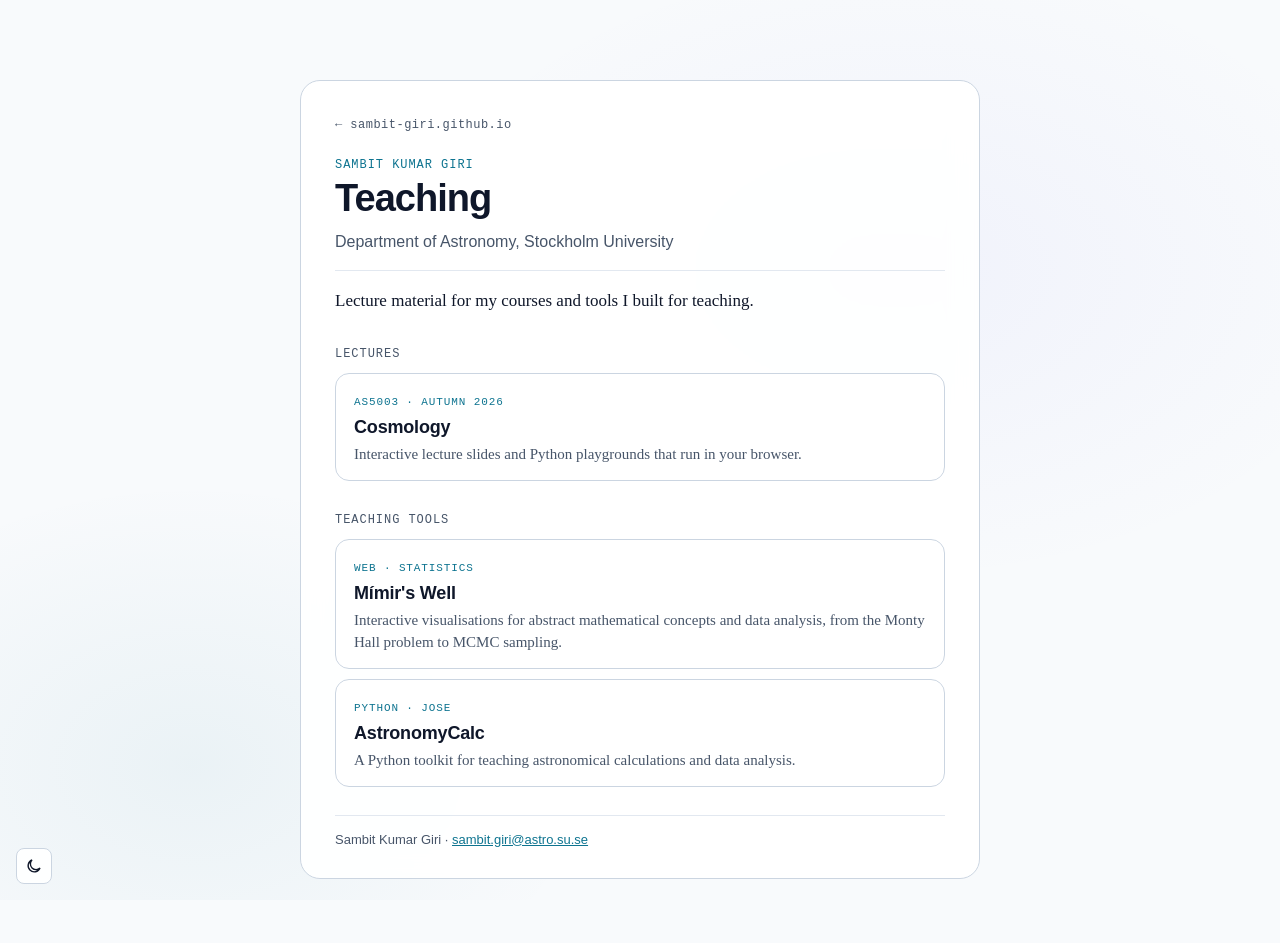
==== index.html @ 088877b7 "Add teaching site with Lecture 1 of Cosmology HT26 - Landing page and the AS5003 course page (look s" ====
<!DOCTYPE html>
<html lang="en-GB">
<head>
<meta charset="utf-8">
<meta name="viewport" content="width=device-width, initial-scale=1">
<title>Teaching · Sambit Kumar Giri</title>
<meta name="description" content="Lecture material and teaching tools by Sambit Kumar Giri, Department of Astronomy, Stockholm University.">
<script src="assets/theme.js"></script>
<link rel="stylesheet" href="assets/tokens.css">
<link rel="stylesheet" href="assets/site.css">
</head>
<body>
<main>
  <a class="back" href="https://sambit-giri.github.io/">&larr; sambit-giri.github.io</a>
  <p class="kicker">Sambit Kumar Giri</p>
  <h1>Teaching</h1>
  <p class="meta">Department of Astronomy, Stockholm University</p>
  <div class="about">
    <p>Lecture material for my courses and tools I built for teaching.</p>
  </div>

  <h2>Lectures</h2>
  <ul class="cards">
    <li>
      <a class="card" href="Cosmology_HT2026_AS5003/">
        <span class="num">AS5003 · Autumn 2026</span>
        <span class="name">Cosmology</span>
        <span class="desc">Interactive lecture slides and Python playgrounds that run in your browser.</span>
      </a>
    </li>
  </ul>

  <h2>Teaching tools</h2>
  <ul class="cards">
    <li>
      <a class="card" href="https://sambit-giri.github.io/mimirs-well">
        <span class="num">Web · Statistics</span>
        <span class="name">Mímir's Well</span>
        <span class="desc">Interactive visualisations for abstract mathematical concepts and data analysis,
          from the Monty Hall problem to MCMC sampling.</span>
      </a>
    </li>
    <li>
      <a class="card" href="https://github.com/sambit-giri/AstronomyCalc">
        <span class="num">Python · JOSE</span>
        <span class="name">AstronomyCalc</span>
        <span class="desc">A Python toolkit for teaching astronomical calculations and data analysis.</span>
      </a>
    </li>
  </ul>

  <footer>Sambit Kumar Giri · <a href="mailto:sambit.giri@astro.su.se">sambit.giri@astro.su.se</a></footer>
</main>
</body>
</html>
---- assets/tokens.css ----
/* Colour and font tokens shared by every page in the repo (sambit-giri.github.io look: slate + cyan).
   Dark by default; theme.js sets data-theme="light" on <html> to switch. */

:root {
  --bg: #0b1120;
  --glow-a: rgba(34, 211, 238, 0.10);
  --glow-b: rgba(129, 140, 248, 0.12);
  --ink: #e2e8f0;
  --ink-soft: #94a3b8;
  --panel: rgba(15, 23, 42, 0.72);
  --card: rgba(255, 255, 255, 0.04);
  --edge: rgba(148, 163, 184, 0.18);
  --line: rgba(148, 163, 184, 0.14);
  --accent: #22d3ee;
  --accent-soft: rgba(34, 211, 238, 0.12);
  --stars: 0.55;
  --grid: rgba(148, 163, 184, 0.18);
  /* data colours for figures */
  --hot: #fb923c;
  --cool: #60a5fa;
  --good: #4ade80;
  --gold: #facc15;
  --violet: #a78bfa;
  --pink: #f472b6;
  --f-ui: -apple-system, BlinkMacSystemFont, "Segoe UI", Roboto, Helvetica, Arial, sans-serif;
  --f-mono: Menlo, Monaco, Consolas, "Liberation Mono", monospace;
  /* as on sambit-giri.github.io: sans for headings and controls, serif for prose, mono for labels */
  --f-serif: Charter, "Bitstream Charter", Georgia, serif;
  color-scheme: dark;
}
:root[data-theme="light"] {
  --bg: #f8fafc;
  --glow-a: rgba(14, 116, 144, 0.06);
  --glow-b: rgba(99, 102, 241, 0.05);
  --ink: #0f172a;
  --ink-soft: #475569;
  --panel: rgba(255, 255, 255, 0.92);
  --card: #ffffff;
  --edge: #cbd5e1;
  --line: #e2e8f0;
  --accent: #0e7490;
  --accent-soft: rgba(14, 116, 144, 0.08);
  --stars: 0;
  --grid: rgba(15, 23, 42, 0.10);
  --hot: #c2410c;
  --cool: #1d4ed8;
  --good: #15803d;
  --gold: #a16207;
  --violet: #6d28d9;
  --pink: #be185d;
  color-scheme: light;
}
---- assets/site.css ----
/* Style for the hand-written pages: the landing page, course lecture lists, reference pages.
   Colours and fonts come from tokens.css. */

*, *::before, *::after { box-sizing: border-box; }

body {
  margin: 0;
  min-height: 100vh;
  padding: 5rem 16px 4rem;
  color: var(--ink);
  background-color: var(--bg);
  background-image:
    radial-gradient(55% 50% at 70% 30%, var(--glow-b), transparent 70%),
    radial-gradient(45% 45% at 15% 85%, var(--glow-a), transparent 70%);
  background-attachment: fixed;
  font: 400 16px/1.55 var(--f-ui);
  -webkit-font-smoothing: antialiased;
}
/* faint star field, dark mode only */
body::before {
  content: "";
  position: fixed;
  inset: 0;
  pointer-events: none;
  opacity: var(--stars);
  background-image:
    radial-gradient(1px 1px at 8% 14%, #fff 50%, transparent 51%),
    radial-gradient(1px 1px at 23% 61%, #fff 50%, transparent 51%),
    radial-gradient(1.5px 1.5px at 37% 27%, #fff 50%, transparent 51%),
    radial-gradient(1px 1px at 51% 83%, #fff 50%, transparent 51%),
    radial-gradient(1px 1px at 64% 9%, #fff 50%, transparent 51%),
    radial-gradient(1.5px 1.5px at 72% 52%, #fff 50%, transparent 51%),
    radial-gradient(1px 1px at 84% 77%, #fff 50%, transparent 51%),
    radial-gradient(1px 1px at 93% 31%, #fff 50%, transparent 51%),
    radial-gradient(1px 1px at 3% 92%, #fff 50%, transparent 51%),
    radial-gradient(1.5px 1.5px at 43% 96%, #fff 50%, transparent 51%);
}

main {
  position: relative;
  max-width: 680px;
  margin: 0 auto;
  padding: 30px 34px 28px;
  background: var(--panel);
  border: 1px solid var(--edge);
  border-radius: 20px;
  -webkit-backdrop-filter: blur(14px);
  backdrop-filter: blur(14px);
}

a { color: var(--accent); }
a:focus-visible, button:focus-visible { outline: 2px solid var(--accent); outline-offset: 2px; }

.back {
  font: 400 12px var(--f-mono);
  letter-spacing: 0.04em;
  color: var(--ink-soft);
  text-decoration: none;
}
.back:hover { color: var(--accent); }

.kicker {
  margin: 22px 0 6px;
  font: 500 12px var(--f-mono);
  letter-spacing: 0.08em;
  text-transform: uppercase;
  color: var(--accent);
}
h1 {
  margin: 0 0 10px;
  font-size: 38px;
  line-height: 1.1;
  font-weight: 800;
  letter-spacing: -0.025em;
  text-wrap: balance;
}
.meta { margin: 0; color: var(--ink-soft); }
.meta strong { color: var(--ink); font-weight: 500; }
.about {
  margin: 16px 0 0;
  padding-top: 16px;
  border-top: 1px solid var(--line);
}
.about p { margin: 0 0 10px; font: 400 17px/1.625 var(--f-serif); }
.about p:last-child { margin-bottom: 0; }

h2 {
  margin: 32px 0 12px;
  font: 500 12px var(--f-mono);
  letter-spacing: 0.08em;
  text-transform: uppercase;
  color: var(--ink-soft);
}

ul.cards { list-style: none; margin: 0; padding: 0; display: grid; gap: 10px; }

.card {
  position: relative;
  display: block;
  padding: 14px 18px;
  background: var(--card);
  border: 1px solid var(--edge);
  border-radius: 14px;
  color: inherit;
  text-decoration: none;
  transition: border-color 0.15s ease, background-color 0.15s ease;
}
.card:hover, .card:focus-within { border-color: var(--accent); }
a.card:hover { background: var(--accent-soft); }

.num {
  font: 500 11px var(--f-mono);
  letter-spacing: 0.08em;
  text-transform: uppercase;
  color: var(--accent);
}
.name {
  display: block;
  margin-top: 3px;
  font-size: 18px;
  line-height: 1.3;
  font-weight: 700;
  letter-spacing: -0.01em;
}
.desc { display: block; margin-top: 4px; font: 400 15px/1.5 var(--f-serif); color: var(--ink-soft); }

/* a lecture card has several targets: the whole card opens the slides, the chips sit above it */
.card .name a { color: inherit; text-decoration: none; }
.card .name a::after { content: ""; position: absolute; inset: 0; border-radius: inherit; }
.links { position: relative; z-index: 1; display: flex; flex-wrap: wrap; gap: 6px; margin-top: 10px; }
.links a {
  padding: 3px 10px;
  font: 500 12px var(--f-mono);
  border: 1px solid var(--edge);
  border-radius: 999px;
  text-decoration: none;
  color: var(--ink-soft);
  background: var(--bg);
}
.links a:hover { color: var(--accent); border-color: var(--accent); }

kbd {
  padding: 0 5px;
  font: 500 12px var(--f-mono);
  border: 1px solid var(--edge);
  border-radius: 4px;
}

footer {
  margin-top: 28px;
  padding-top: 14px;
  border-top: 1px solid var(--line);
  font-size: 13px;
  color: var(--ink-soft);
}

#themeToggle {
  position: fixed;
  left: 16px;
  bottom: 16px;
  z-index: 10;
  width: 36px;
  height: 36px;
  display: grid;
  place-items: center;
  padding: 0;
  color: var(--ink);
  background: var(--panel);
  border: 1px solid var(--edge);
  border-radius: 8px;
  cursor: pointer;
}
#themeToggle:hover { border-color: var(--accent); }
#themeToggle svg { width: 18px; height: 18px; fill: none; stroke: currentColor; stroke-width: 1.8; stroke-linecap: round; }
:root[data-theme="light"] #themeToggle .sun, :root:not([data-theme="light"]) #themeToggle .moon { display: none; }

@media (max-width: 540px) {
  body { padding-top: 2rem; }
  main { padding: 22px 20px 20px; }
  h1 { font-size: 30px; }
}

/* Reference pages (e.g. notation): text and tables inside a .prose block */
main.wide { max-width: 820px; }
.prose p { margin: 0 0 12px; }
.table-wrap { overflow-x: auto; margin: 0 0 8px; }
.prose table {
  width: 100%;
  border-collapse: collapse;
  font-size: 15px;
}
.prose th, .prose td {
  padding: 8px 10px;
  text-align: left;
  vertical-align: top;
  border-bottom: 1px solid var(--line);
}
.prose th {
  font: 500 11px var(--f-mono);
  letter-spacing: 0.08em;
  text-transform: uppercase;
  color: var(--ink-soft);
  border-bottom-color: var(--edge);
}
.prose td:first-child { white-space: nowrap; }
.prose tbody tr:hover { background: var(--accent-soft); }
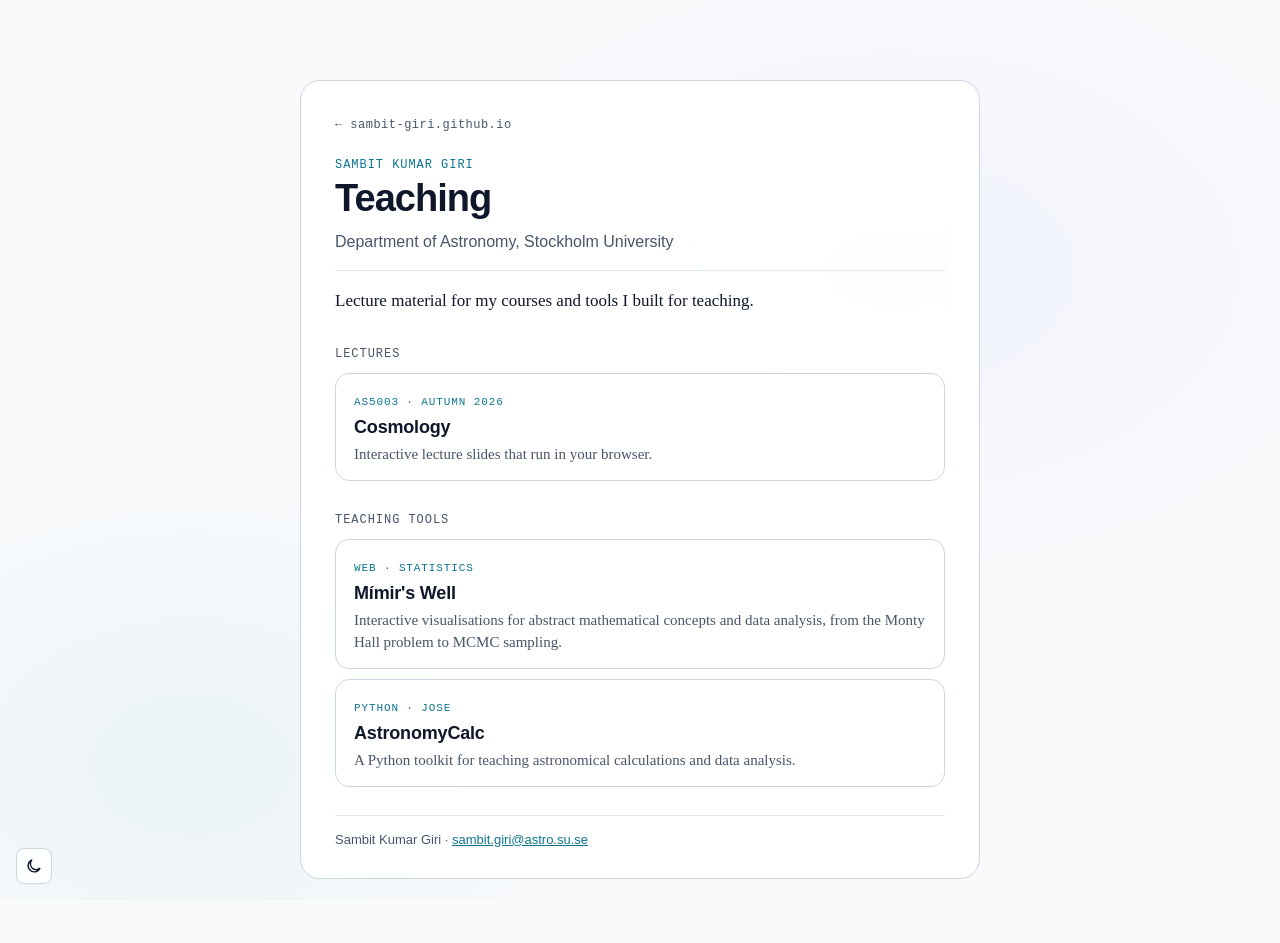
==== commit 51b98da0: "Lecture 2: measuring distances and velocities, cosmic expansion Reveal.js deck rebuilt from the 2022" ====
--- a/index.html
+++ b/index.html
@@ -25,7 +25,7 @@
       <a class="card" href="Cosmology_HT2026_AS5003/">
         <span class="num">AS5003 · Autumn 2026</span>
         <span class="name">Cosmology</span>
-        <span class="desc">Interactive lecture slides and Python playgrounds that run in your browser.</span>
+        <span class="desc">Interactive lecture slides that run in your browser.</span>
       </a>
     </li>
   </ul>
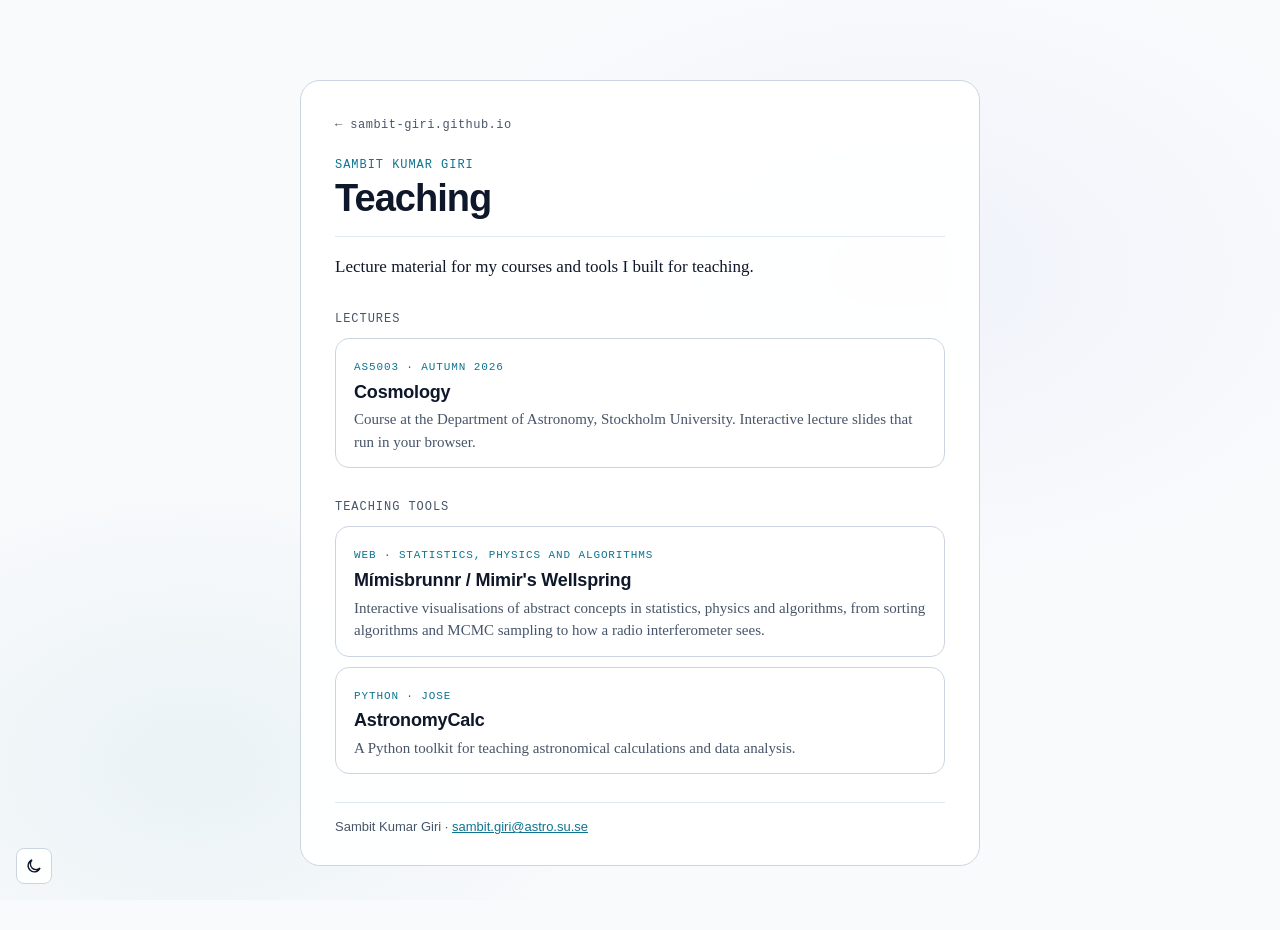
==== commit f3edd3f7: "Teaching page: SU affiliation on the course card, Mímisbrunnr rename Move "Department of Astronomy, " ====
--- a/index.html
+++ b/index.html
@@ -4,7 +4,7 @@
 <meta charset="utf-8">
 <meta name="viewport" content="width=device-width, initial-scale=1">
 <title>Teaching · Sambit Kumar Giri</title>
-<meta name="description" content="Lecture material and teaching tools by Sambit Kumar Giri, Department of Astronomy, Stockholm University.">
+<meta name="description" content="Lecture material and teaching tools by Sambit Kumar Giri.">
 <script src="assets/theme.js"></script>
 <link rel="stylesheet" href="assets/tokens.css">
 <link rel="stylesheet" href="assets/site.css">
@@ -14,7 +14,6 @@
   <a class="back" href="https://sambit-giri.github.io/">&larr; sambit-giri.github.io</a>
   <p class="kicker">Sambit Kumar Giri</p>
   <h1>Teaching</h1>
-  <p class="meta">Department of Astronomy, Stockholm University</p>
   <div class="about">
     <p>Lecture material for my courses and tools I built for teaching.</p>
   </div>
@@ -25,7 +24,7 @@
       <a class="card" href="Cosmology_HT2026_AS5003/">
         <span class="num">AS5003 · Autumn 2026</span>
         <span class="name">Cosmology</span>
-        <span class="desc">Interactive lecture slides that run in your browser.</span>
+        <span class="desc">Course at the Department of Astronomy, Stockholm University. Interactive lecture slides that run in your browser.</span>
       </a>
     </li>
   </ul>
@@ -33,11 +32,11 @@
   <h2>Teaching tools</h2>
   <ul class="cards">
     <li>
-      <a class="card" href="https://sambit-giri.github.io/mimirs-well">
-        <span class="num">Web · Statistics</span>
-        <span class="name">Mímir's Well</span>
-        <span class="desc">Interactive visualisations for abstract mathematical concepts and data analysis,
-          from the Monty Hall problem to MCMC sampling.</span>
+      <a class="card" href="https://sambit-giri.github.io/mimisbrunnr/">
+        <span class="num">Web · Statistics, physics and algorithms</span>
+        <span class="name">Mímisbrunnr / Mimir's Wellspring</span>
+        <span class="desc">Interactive visualisations of abstract concepts in statistics, physics and algorithms,
+          from sorting algorithms and MCMC sampling to how a radio interferometer sees.</span>
       </a>
     </li>
     <li>
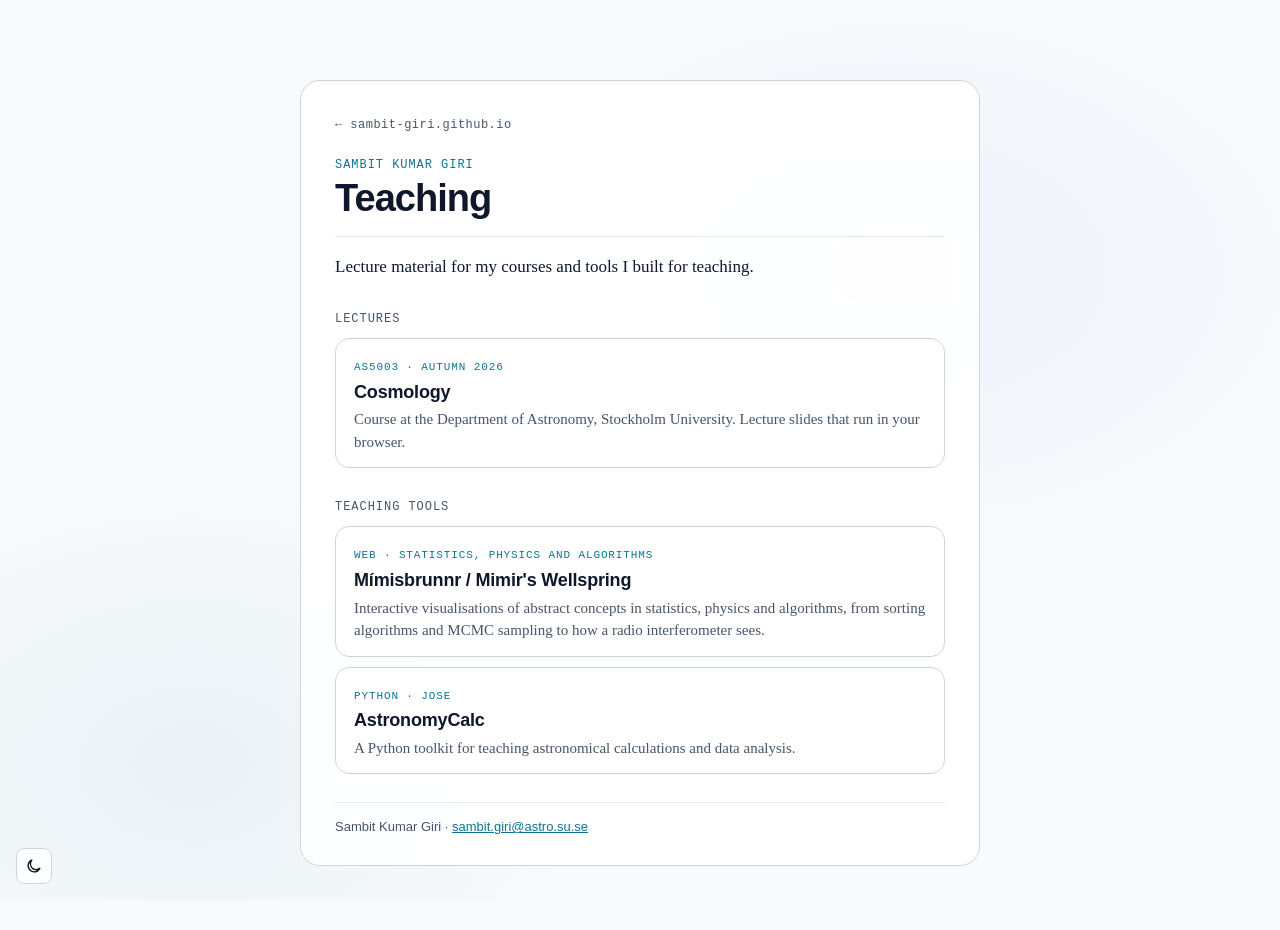
==== commit 0b400bef: "Describe the course as lecture slides, not interactive lectures Co-Authored-By: Claude Opus 5.5 <nor" ====
--- a/index.html
+++ b/index.html
@@ -24,7 +24,7 @@
       <a class="card" href="Cosmology_HT2026_AS5003/">
         <span class="num">AS5003 · Autumn 2026</span>
         <span class="name">Cosmology</span>
-        <span class="desc">Course at the Department of Astronomy, Stockholm University. Interactive lecture slides that run in your browser.</span>
+        <span class="desc">Course at the Department of Astronomy, Stockholm University. Lecture slides that run in your browser.</span>
       </a>
     </li>
   </ul>
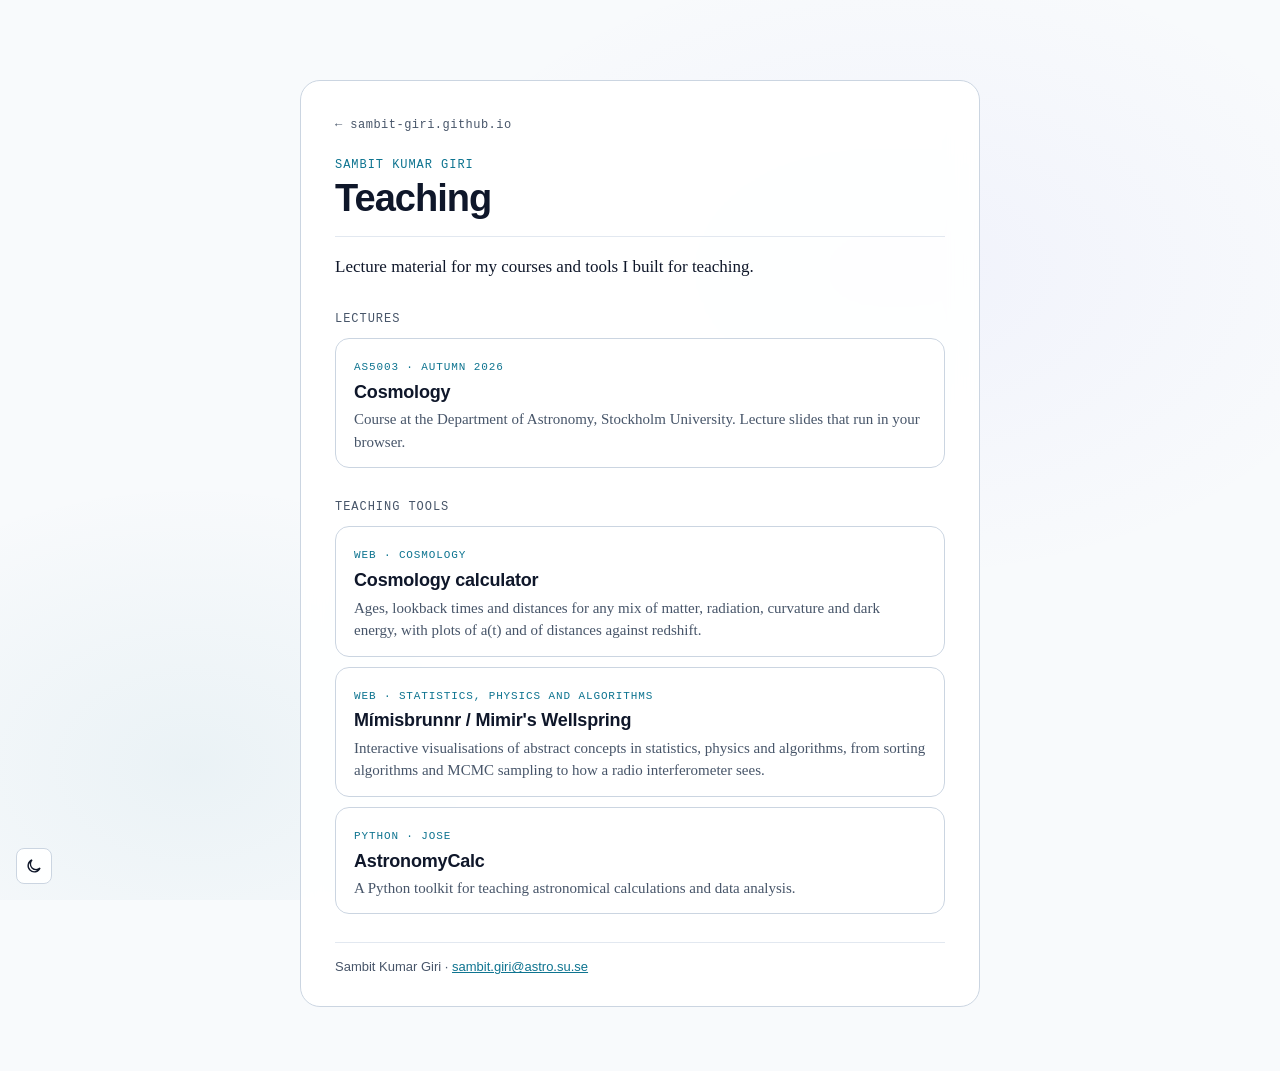
==== commit 0fcbc766: "Cosmology calculator as a teaching tool, used by Lecture 6 tools/cosmology-calculator/ is a standalo" ====
--- a/index.html
+++ b/index.html
@@ -32,6 +32,14 @@
   <h2>Teaching tools</h2>
   <ul class="cards">
     <li>
+      <a class="card" href="tools/cosmology-calculator/">
+        <span class="num">Web · Cosmology</span>
+        <span class="name">Cosmology calculator</span>
+        <span class="desc">Ages, lookback times and distances for any mix of matter, radiation, curvature and dark
+          energy, with plots of a(t) and of distances against redshift.</span>
+      </a>
+    </li>
+    <li>
       <a class="card" href="https://sambit-giri.github.io/mimisbrunnr/">
         <span class="num">Web · Statistics, physics and algorithms</span>
         <span class="name">Mímisbrunnr / Mimir's Wellspring</span>
